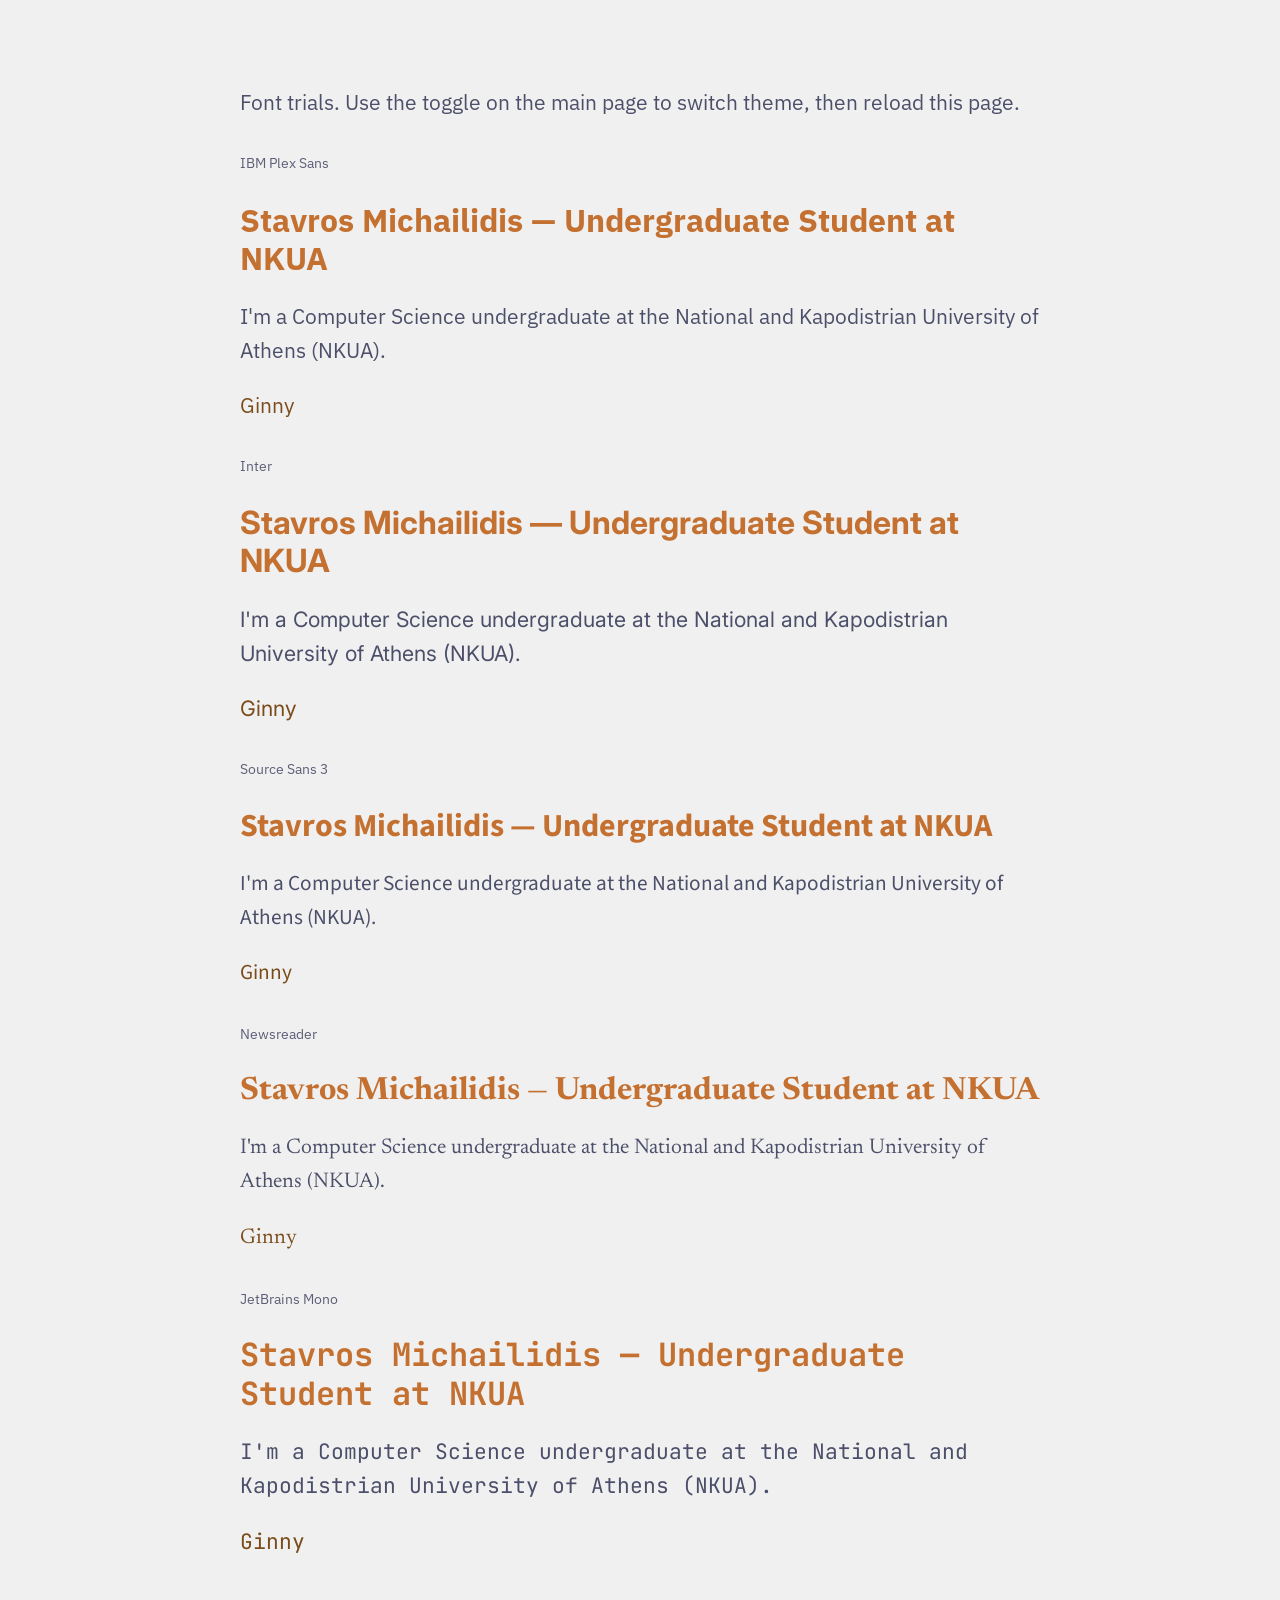
==== trial-fonts.html @ 9640671c "feat: add font trial page" ====
<!DOCTYPE html>
<html lang="en">
<head>
    <meta charset="UTF-8">
    <meta name="viewport" content="width=device-width, initial-scale=1.0">
    <title>Font trials</title>
    <script>
        (function () {
            var saved = null;
            try { saved = localStorage.getItem('theme'); } catch (e) {}
            var theme = (saved === 'dark' || saved === 'light')
                ? saved
                : (window.matchMedia && window.matchMedia('(prefers-color-scheme: light)').matches ? 'light' : 'dark');
            document.documentElement.setAttribute('data-theme', theme);
        })();
    </script>
    <link rel="stylesheet" href="style.css">
    <link rel="stylesheet" href="https://fonts.googleapis.com/css2?family=IBM+Plex+Sans&family=Inter&family=Source+Sans+3&family=Newsreader&family=JetBrains+Mono&display=swap">
    <style>
        /* Trial page only: removed in Task 2.3 */
        .label {
            font-family: 'IBM Plex Sans', sans-serif;
            font-size: 0.9rem;
            color: var(--text-muted);
            margin: 0 0 0.5rem 0;
        }
        .trial {
            margin: 2rem 0;
        }
    </style>
</head>
<body>
    <main>
        <p>Font trials. Use the toggle on the main page to switch theme, then reload this page.</p>

        <section class="trial" style="font-family: 'IBM Plex Sans', sans-serif;">
            <p class="label">IBM Plex Sans</p>
            <h1>Stavros Michailidis — Undergraduate Student at NKUA</h1>
            <p>I'm a Computer Science undergraduate at the National and Kapodistrian University of Athens (NKUA).</p>
            <a href="https://github.com/stavros-mhs/Ginny">Ginny</a>
        </section>

        <section class="trial" style="font-family: 'Inter', sans-serif;">
            <p class="label">Inter</p>
            <h1>Stavros Michailidis — Undergraduate Student at NKUA</h1>
            <p>I'm a Computer Science undergraduate at the National and Kapodistrian University of Athens (NKUA).</p>
            <a href="https://github.com/stavros-mhs/Ginny">Ginny</a>
        </section>

        <section class="trial" style="font-family: 'Source Sans 3', sans-serif;">
            <p class="label">Source Sans 3</p>
            <h1>Stavros Michailidis — Undergraduate Student at NKUA</h1>
            <p>I'm a Computer Science undergraduate at the National and Kapodistrian University of Athens (NKUA).</p>
            <a href="https://github.com/stavros-mhs/Ginny">Ginny</a>
        </section>

        <section class="trial" style="font-family: 'Newsreader', serif;">
            <p class="label">Newsreader</p>
            <h1>Stavros Michailidis — Undergraduate Student at NKUA</h1>
            <p>I'm a Computer Science undergraduate at the National and Kapodistrian University of Athens (NKUA).</p>
            <a href="https://github.com/stavros-mhs/Ginny">Ginny</a>
        </section>

        <section class="trial" style="font-family: 'JetBrains Mono', monospace;">
            <p class="label">JetBrains Mono</p>
            <h1>Stavros Michailidis — Undergraduate Student at NKUA</h1>
            <p>I'm a Computer Science undergraduate at the National and Kapodistrian University of Athens (NKUA).</p>
            <a href="https://github.com/stavros-mhs/Ginny">Ginny</a>
        </section>
    </main>
</body>
</html>
---- style.css ----
/* Site styles. */

/* Dark theme: the default, used when no theme attribute is set */
:root, :root[data-theme="dark"] {
    --bg: #2e2e2e;
    --surface: #4a4a4a;
    --text: #e0ddd8;
    --text-muted: #a8a49e;
    --accent: #e8954d;
    --link: #d8b78e;
    --link-hover: #f5b06e;
    --rule: #3a3a3a;
}

body {
    font-family: 'IBM Plex Sans', Roboto, Arial, sans-serif;
    background-color: var(--bg);
    color: var(--text);
    margin: 0;
    padding: 2rem;
    line-height: 1.6;
    font-size: 1.33rem;
    box-sizing: border-box;
    overflow-x: hidden;
    transition: background-color 0.5s, color 0.5s;
}

/* Light theme: set on <html> by the head script */
:root[data-theme="light"] {
    --bg: #f0f0f0;
    --surface: #ccd0da;
    --text: #4c4f69;
    --text-muted: #5c5f77;
    --accent: #c47030;
    --link: #7a4c1a;
    --link-hover: #8f3d0a;
    --rule: #bcc0cc;
}

/* Hide the checkbox */
#toggle {
    display: none;
}

/* Toggle button container */
.display {
    width: auto;
    height: auto;
    display: inline-block;
    background: transparent;
}

label {
    width: 80px;
    height: 40px;
    border-radius: 999px;
    background: var(--surface);
    box-shadow: inset 2px 2px 4px rgba(0, 0, 0, 0.2);
    cursor: pointer;
    position: relative;
    display: block;
    transition: background 0.5s;
}

.circle {
    width: 32px;
    height: 32px;
    border-radius: 50%;
    background: var(--text);
    box-shadow: 2px 2px 6px rgba(0, 0, 0, 0.3);
    position: absolute;
    top: 50%;
    left: 4px;
    transform: translateY(-50%);
    display: flex;
    align-items: center;
    justify-content: center;
    overflow: hidden;
    transition: all 0.5s;
}

svg {
    width: 16px;
    height: 16px;
    position: absolute;
    transition: all 0.5s;
}

.sun {
    color: var(--accent);
    margin-top: 0%;
    opacity: 1;
}

.moon {
    margin-top: -150%;
    color: var(--accent);
    opacity: 0;
}

/* Checked state (dark mode ON) */
input[type=checkbox]:checked + .display label {
    background: var(--surface);
}

input[type=checkbox]:checked + .display label .circle {
    left: calc(100% - 36px);
    background: var(--text);
}

input[type=checkbox]:checked + .display label .circle .sun {
    margin-top: 150%;
    opacity: 0;
}

input[type=checkbox]:checked + .display label .circle .moon {
    margin-top: 0%;
    opacity: 1;
}

/* Navbar */
.navbar {
    position: sticky;
    top: 0;
    background: var(--surface);
    padding: 1rem 2rem;
    z-index: 1000;
    margin: -2rem -2rem 2rem -2rem;
    transition: background 0.5s;
    box-shadow: 0 2px 8px rgba(0, 0, 0, 0.1);
}

.nav-container {
    display: flex;
    justify-content: space-between;
    align-items: center;
    width: 100%;
}

.nav-container a {
    color: var(--link);
    text-decoration: none;
    font-size: 1rem;
    font-weight: 500;
    transition: color 0.3s;
}

.nav-container a:visited {
    color: var(--link);
}

.nav-container a:hover {
    color: var(--link-hover);
}

/* Main content */
main {
    background: transparent;
    max-width: 800px;
    margin: 0 auto;
    padding: 2rem 1rem;
}

/* Headers with accent colors */
h1 {
    font-size: 2rem;
    color: var(--accent);
    margin-bottom: 1rem;
    font-weight: bold;
    line-height: 1.2;
}

h2 {
    font-size: 1.5rem;
    margin-top: 2.5rem;
    margin-bottom: 0.5rem;
    font-weight: bold;
    line-height: 1.2;
}

/* Different accent colors for each section */
#contact h2 {
    color: var(--accent);
}

#overview h2 {
    color: var(--accent);
}

#projects h2 {
    color: var(--accent);
}

#skills h2 {
    color: var(--accent);
}

#hobbies h2 {
    color: var(--accent);
}

/* Horizontal rules */
hr {
    border: none;
    border-top: 1px solid var(--rule);
    margin: 2rem 0;
}

/* Lists */
ul {
    list-style-type: disc;
    padding-left: 1.5rem;
}

ul li {
    margin-bottom: 0.5rem;
}

.skills-list {
    list-style: none;
    padding-left: 0;
}

.contact-list {
    list-style: none;
    padding-left: 0;
}

.contact-list li {
    display: flex;
    align-items: center;
    gap: 0.5rem;
    margin-bottom: 0.6rem;
}

.contact-list svg {
    width: 18px;
    height: 18px;
    flex-shrink: 0;
    color: var(--accent);
    position: static;
    transition: none;
}

/* Links */
a {
    color: var(--link);
    text-decoration: none;
    transition: color 0.3s ease;
}
a:hover {
    color: var(--link-hover);
    text-decoration: underline;
}
a:active {
    color: var(--link-hover);
    text-decoration: underline;
}
a:visited {
    color: var(--link);
}

/* Smooth scrolling */
html {
    scroll-behavior: smooth;
}

section {
    scroll-margin-top: 80px;
}

/* Mobile responsive */
@media (max-width: 600px) {
    body {
        padding: 1rem;
        font-size: 1.2rem;
    }

    .navbar {
        margin: -1rem -1rem 1rem -1rem;
        padding: 1rem;
    }

    .nav-container {
        flex-wrap: wrap;
        gap: 0.8rem;
        justify-content: center;
    }

    .nav-container a {
        font-size: 0.9rem;
    }

    label {
        width: 60px;
        height: 30px;
    }

    .circle {
        width: 24px;
        height: 24px;
    }

    svg {
        width: 12px;
        height: 12px;
    }

    input[type=checkbox]:checked + .display label .circle {
        left: calc(100% - 28px);
    }

    main {
        padding: 1rem 0.5rem;
    }

    h1 {
        font-size: 1.75rem;
    }

    h2 {
        font-size: 1.4rem;
    }
}
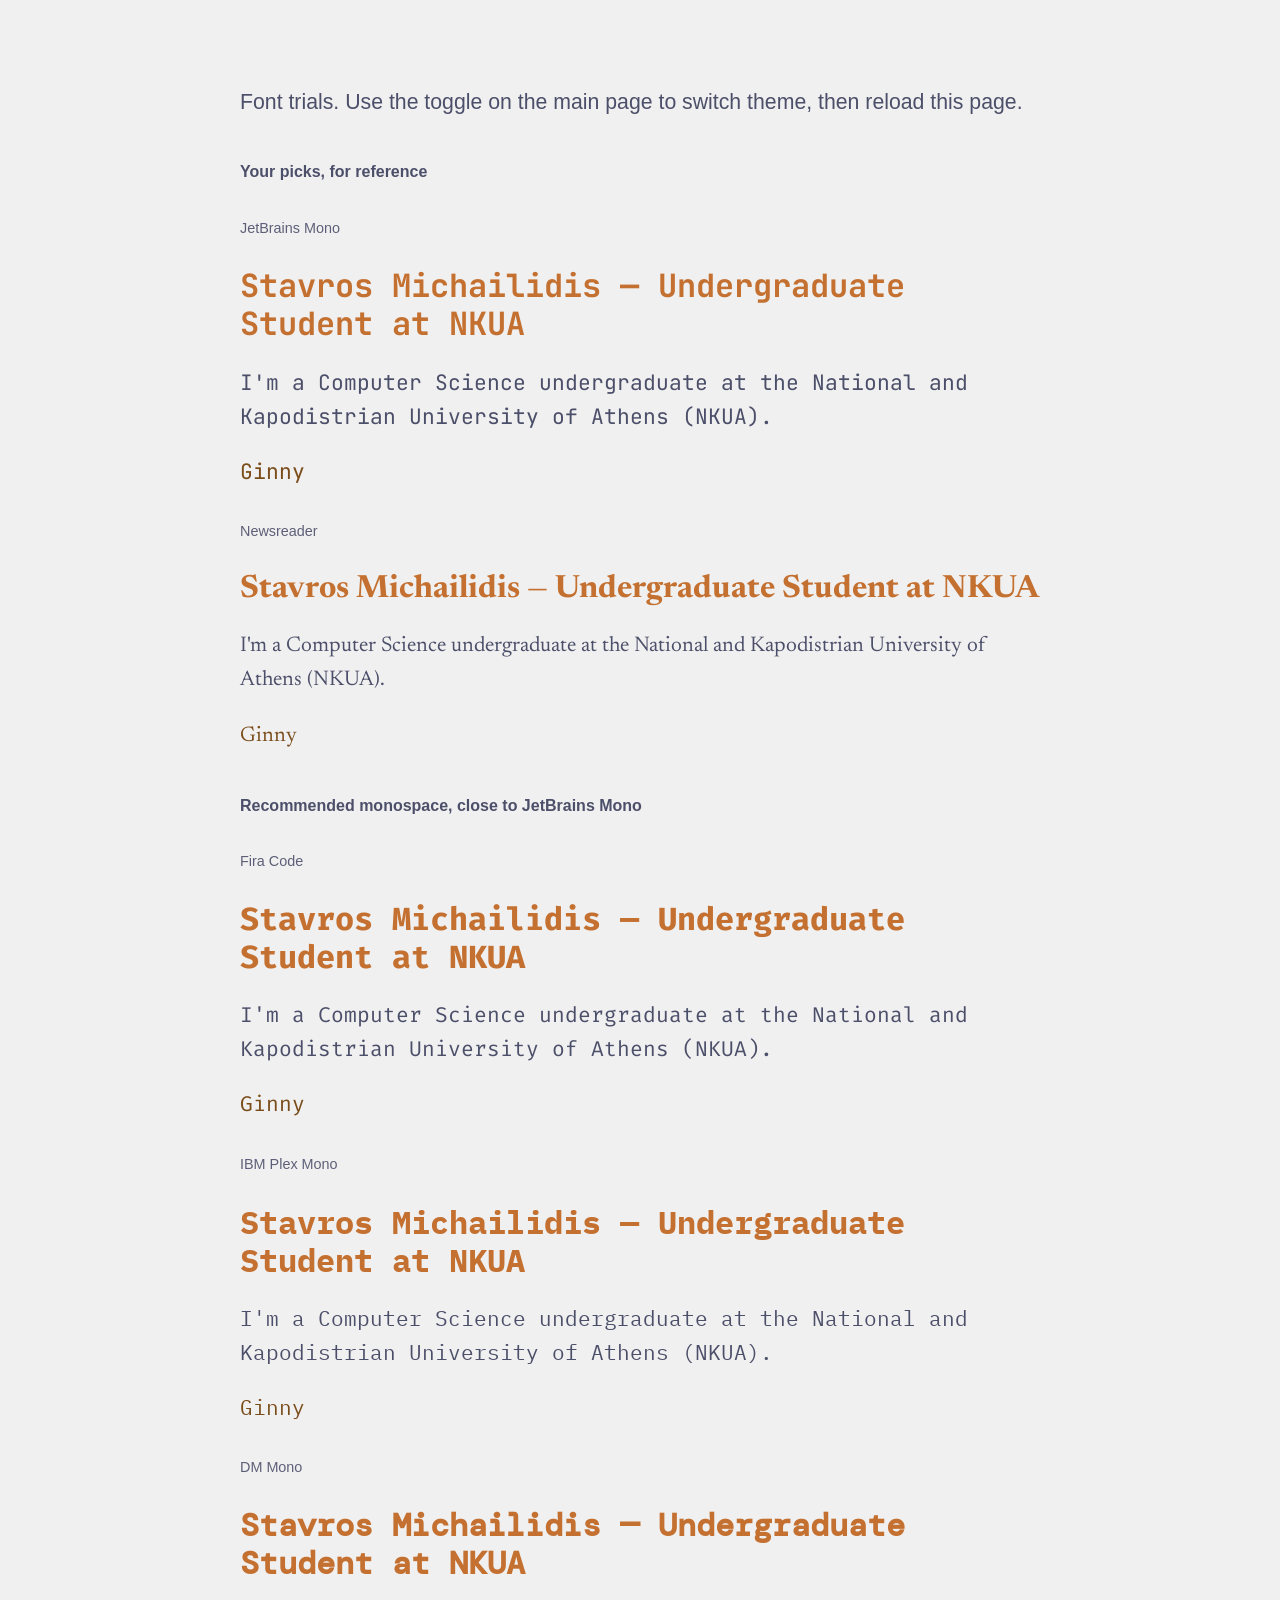
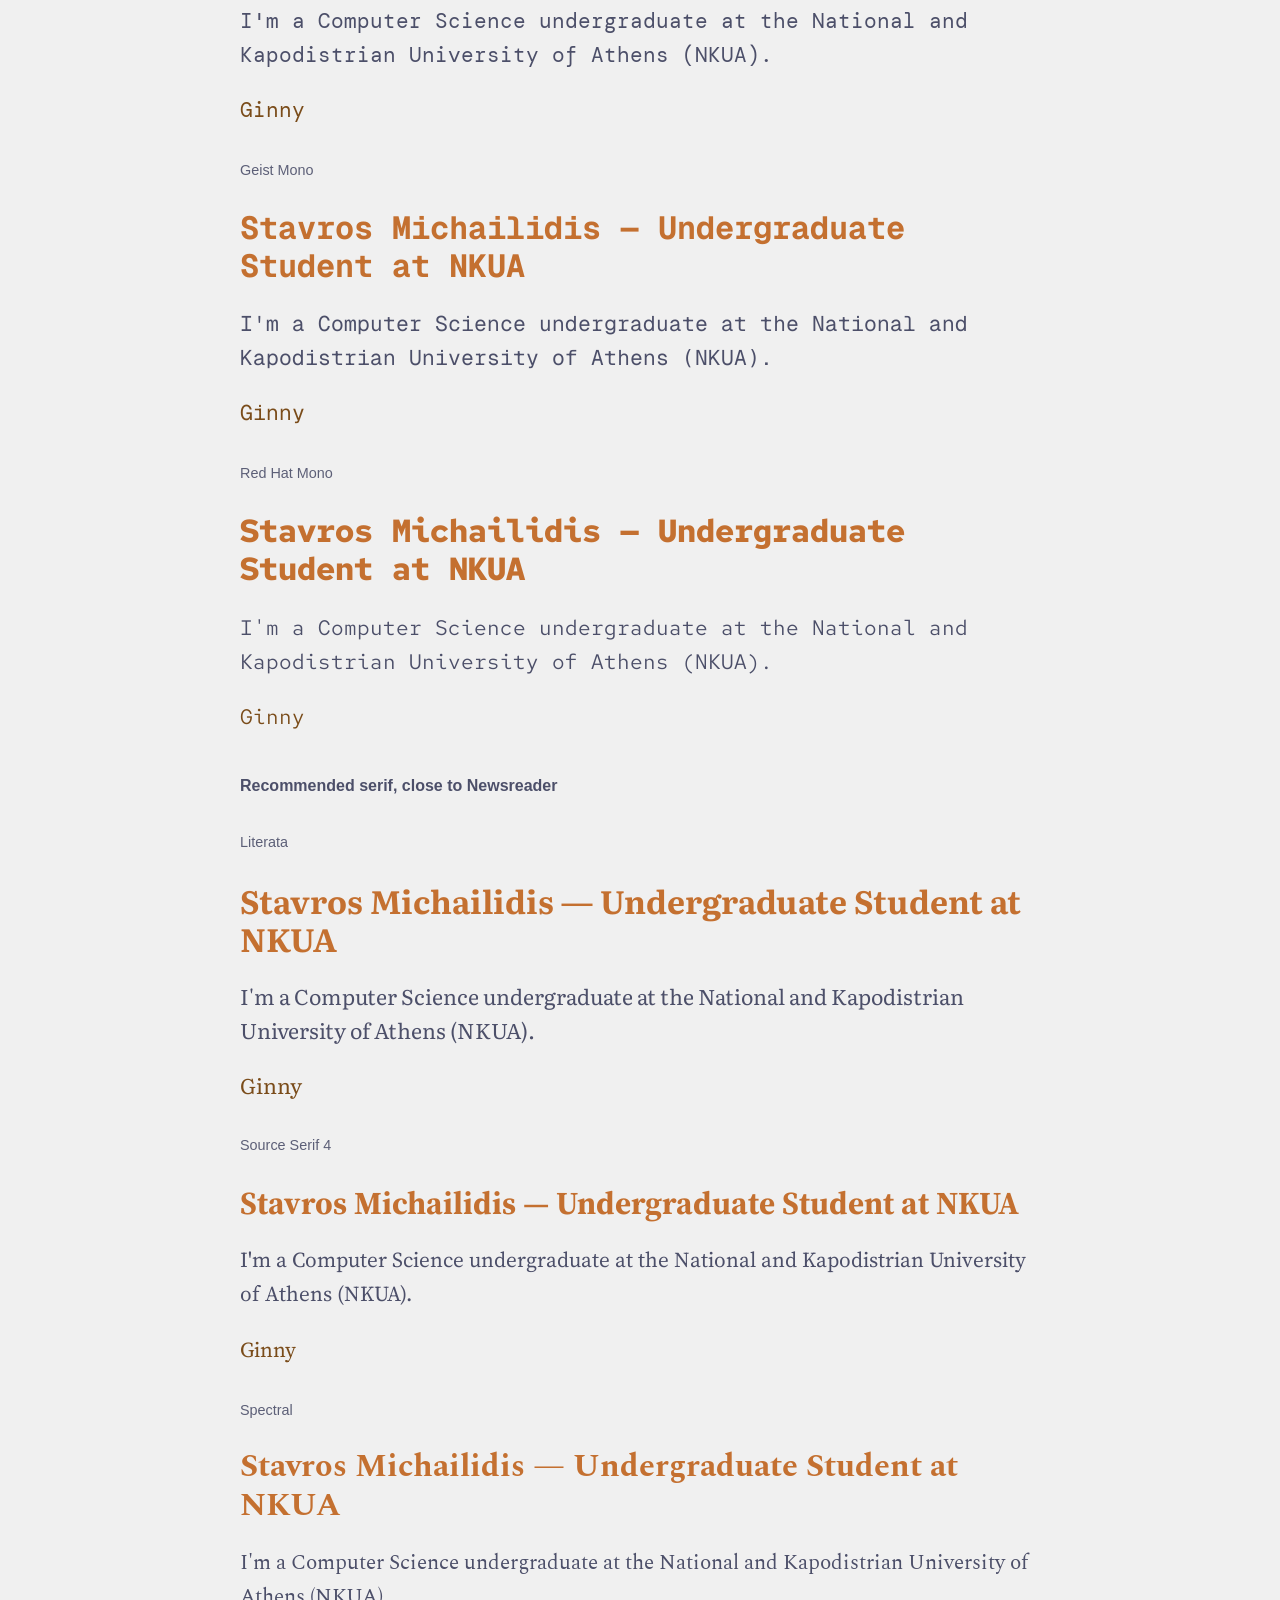
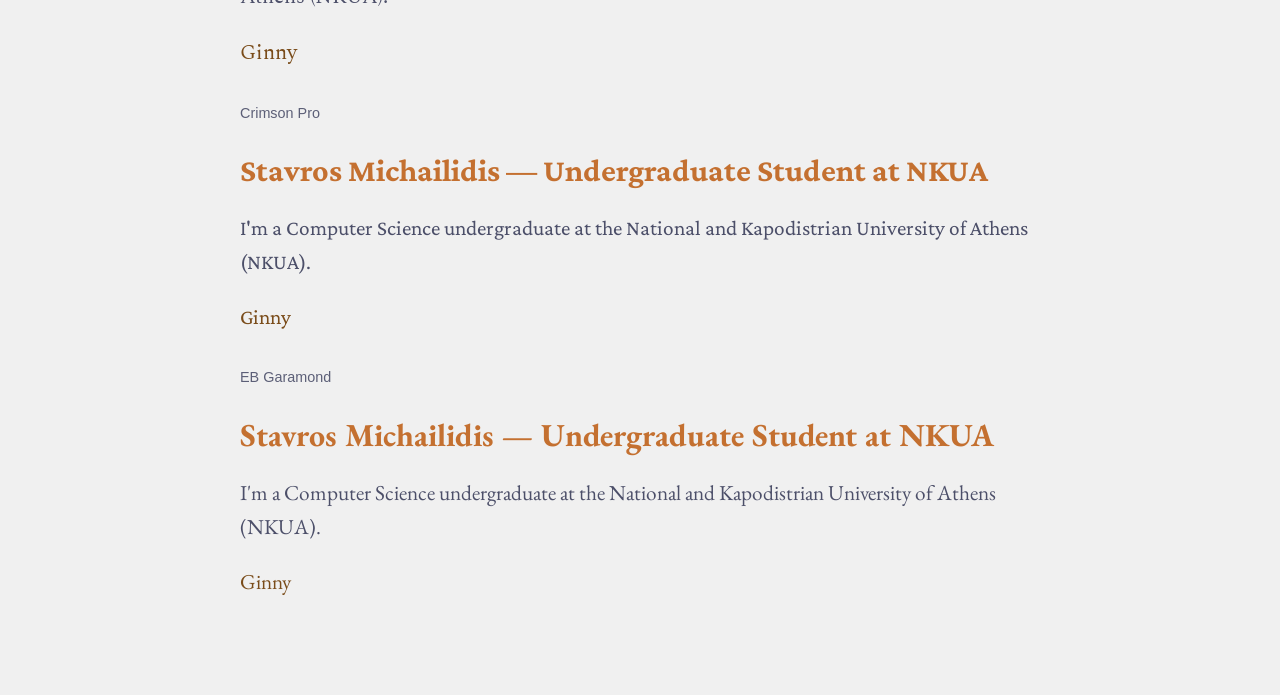
==== commit 715aa059: "feat: update font trial candidates" ====
--- a/trial-fonts.html
+++ b/trial-fonts.html
@@ -15,7 +15,7 @@
         })();
     </script>
     <link rel="stylesheet" href="style.css">
-    <link rel="stylesheet" href="https://fonts.googleapis.com/css2?family=IBM+Plex+Sans&family=Inter&family=Source+Sans+3&family=Newsreader&family=JetBrains+Mono&display=swap">
+    <link rel="stylesheet" href="https://fonts.googleapis.com/css2?family=JetBrains+Mono&family=Newsreader&family=Fira+Code&family=IBM+Plex+Mono&family=DM+Mono&family=Geist+Mono&family=Red+Hat+Mono&family=Literata&family=Source+Serif+4&family=Spectral&family=Crimson+Pro&family=EB+Garamond&display=swap">
     <style>
         /* Trial page only: removed in Task 2.3 */
         .label {
@@ -23,6 +23,12 @@
             font-size: 0.9rem;
             color: var(--text-muted);
             margin: 0 0 0.5rem 0;
+        }
+        .group {
+            font-family: 'IBM Plex Sans', sans-serif;
+            font-size: 1rem;
+            font-weight: bold;
+            margin: 2.5rem 0 0 0;
         }
         .trial {
             margin: 2rem 0;
@@ -33,22 +39,10 @@
     <main>
         <p>Font trials. Use the toggle on the main page to switch theme, then reload this page.</p>
 
-        <section class="trial" style="font-family: 'IBM Plex Sans', sans-serif;">
-            <p class="label">IBM Plex Sans</p>
-            <h1>Stavros Michailidis — Undergraduate Student at NKUA</h1>
-            <p>I'm a Computer Science undergraduate at the National and Kapodistrian University of Athens (NKUA).</p>
-            <a href="https://github.com/stavros-mhs/Ginny">Ginny</a>
-        </section>
+        <p class="group">Your picks, for reference</p>
 
-        <section class="trial" style="font-family: 'Inter', sans-serif;">
-            <p class="label">Inter</p>
-            <h1>Stavros Michailidis — Undergraduate Student at NKUA</h1>
-            <p>I'm a Computer Science undergraduate at the National and Kapodistrian University of Athens (NKUA).</p>
-            <a href="https://github.com/stavros-mhs/Ginny">Ginny</a>
-        </section>
-
-        <section class="trial" style="font-family: 'Source Sans 3', sans-serif;">
-            <p class="label">Source Sans 3</p>
+        <section class="trial" style="font-family: 'JetBrains Mono', monospace;">
+            <p class="label">JetBrains Mono</p>
             <h1>Stavros Michailidis — Undergraduate Student at NKUA</h1>
             <p>I'm a Computer Science undergraduate at the National and Kapodistrian University of Athens (NKUA).</p>
             <a href="https://github.com/stavros-mhs/Ginny">Ginny</a>
@@ -61,8 +55,75 @@
             <a href="https://github.com/stavros-mhs/Ginny">Ginny</a>
         </section>
 
-        <section class="trial" style="font-family: 'JetBrains Mono', monospace;">
-            <p class="label">JetBrains Mono</p>
+        <p class="group">Recommended monospace, close to JetBrains Mono</p>
+
+        <section class="trial" style="font-family: 'Fira Code', monospace;">
+            <p class="label">Fira Code</p>
+            <h1>Stavros Michailidis — Undergraduate Student at NKUA</h1>
+            <p>I'm a Computer Science undergraduate at the National and Kapodistrian University of Athens (NKUA).</p>
+            <a href="https://github.com/stavros-mhs/Ginny">Ginny</a>
+        </section>
+
+        <section class="trial" style="font-family: 'IBM Plex Mono', monospace;">
+            <p class="label">IBM Plex Mono</p>
+            <h1>Stavros Michailidis — Undergraduate Student at NKUA</h1>
+            <p>I'm a Computer Science undergraduate at the National and Kapodistrian University of Athens (NKUA).</p>
+            <a href="https://github.com/stavros-mhs/Ginny">Ginny</a>
+        </section>
+
+        <section class="trial" style="font-family: 'DM Mono', monospace;">
+            <p class="label">DM Mono</p>
+            <h1>Stavros Michailidis — Undergraduate Student at NKUA</h1>
+            <p>I'm a Computer Science undergraduate at the National and Kapodistrian University of Athens (NKUA).</p>
+            <a href="https://github.com/stavros-mhs/Ginny">Ginny</a>
+        </section>
+
+        <section class="trial" style="font-family: 'Geist Mono', monospace;">
+            <p class="label">Geist Mono</p>
+            <h1>Stavros Michailidis — Undergraduate Student at NKUA</h1>
+            <p>I'm a Computer Science undergraduate at the National and Kapodistrian University of Athens (NKUA).</p>
+            <a href="https://github.com/stavros-mhs/Ginny">Ginny</a>
+        </section>
+
+        <section class="trial" style="font-family: 'Red Hat Mono', monospace;">
+            <p class="label">Red Hat Mono</p>
+            <h1>Stavros Michailidis — Undergraduate Student at NKUA</h1>
+            <p>I'm a Computer Science undergraduate at the National and Kapodistrian University of Athens (NKUA).</p>
+            <a href="https://github.com/stavros-mhs/Ginny">Ginny</a>
+        </section>
+
+        <p class="group">Recommended serif, close to Newsreader</p>
+
+        <section class="trial" style="font-family: 'Literata', serif;">
+            <p class="label">Literata</p>
+            <h1>Stavros Michailidis — Undergraduate Student at NKUA</h1>
+            <p>I'm a Computer Science undergraduate at the National and Kapodistrian University of Athens (NKUA).</p>
+            <a href="https://github.com/stavros-mhs/Ginny">Ginny</a>
+        </section>
+
+        <section class="trial" style="font-family: 'Source Serif 4', serif;">
+            <p class="label">Source Serif 4</p>
+            <h1>Stavros Michailidis — Undergraduate Student at NKUA</h1>
+            <p>I'm a Computer Science undergraduate at the National and Kapodistrian University of Athens (NKUA).</p>
+            <a href="https://github.com/stavros-mhs/Ginny">Ginny</a>
+        </section>
+
+        <section class="trial" style="font-family: 'Spectral', serif;">
+            <p class="label">Spectral</p>
+            <h1>Stavros Michailidis — Undergraduate Student at NKUA</h1>
+            <p>I'm a Computer Science undergraduate at the National and Kapodistrian University of Athens (NKUA).</p>
+            <a href="https://github.com/stavros-mhs/Ginny">Ginny</a>
+        </section>
+
+        <section class="trial" style="font-family: 'Crimson Pro', serif;">
+            <p class="label">Crimson Pro</p>
+            <h1>Stavros Michailidis — Undergraduate Student at NKUA</h1>
+            <p>I'm a Computer Science undergraduate at the National and Kapodistrian University of Athens (NKUA).</p>
+            <a href="https://github.com/stavros-mhs/Ginny">Ginny</a>
+        </section>
+
+        <section class="trial" style="font-family: 'EB Garamond', serif;">
+            <p class="label">EB Garamond</p>
             <h1>Stavros Michailidis — Undergraduate Student at NKUA</h1>
             <p>I'm a Computer Science undergraduate at the National and Kapodistrian University of Athens (NKUA).</p>
             <a href="https://github.com/stavros-mhs/Ginny">Ginny</a>
